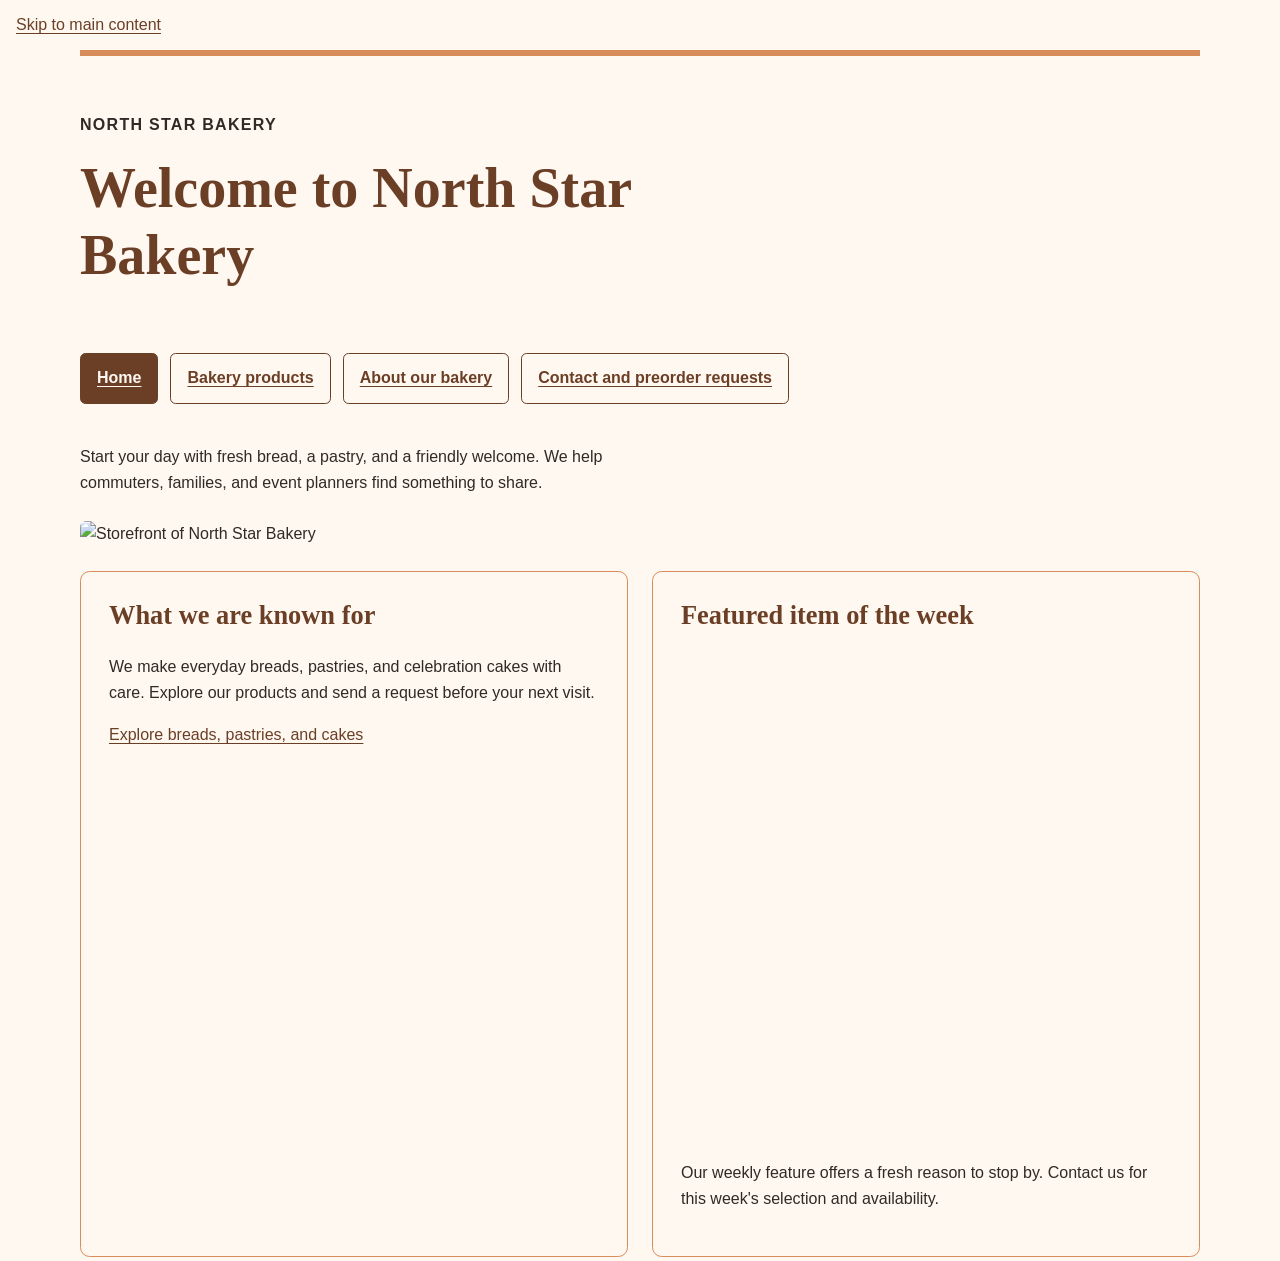
==== index.html @ fcb463dc "Add files via upload" ====
<!DOCTYPE html>
<html lang="en">
<head>
  <meta charset="UTF-8">
  <meta name="viewport" content="width=device-width, initial-scale=1.0">
  <title>Home | North Star Bakery</title>
  <link rel="stylesheet" href="styles.css">
  <script src="script.js" defer></script>
</head>
<body>
  <a class="skip-link" href="#main-content">Skip to main content</a>
  <header>
    <p>North Star Bakery</p>
    <h1>Welcome to North Star Bakery</h1>
  </header>
  <nav aria-label="Main navigation">
    <ul>
      <li><a href="index.html" aria-current="page">Home</a></li>
      <li><a href="products.html">Bakery products</a></li>
      <li><a href="about.html">About our bakery</a></li>
      <li><a href="contact.html">Contact and preorder requests</a></li>
    </ul>
  </nav>
  <main id="main-content">
    <p>Start your day with fresh bread, a pastry, and a friendly welcome.
      We help commuters, families, and event planners find something to share.</p>
    <img src="media/bakery-storefront.jpg"
      alt="Storefront of North Star Bakery" width="600">
    <section>
      <h2>What we are known for</h2>
      <p>We make everyday breads, pastries, and celebration cakes with care.
        Explore our products and send a request before your next visit.</p>
      <a href="products.html">Explore breads, pastries, and cakes</a>
    </section>
    <section>
      <h2>Featured item of the week</h2>
      <picture>
        <source media="(min-width: 800px)"
          srcset="media/bakery-feature-large.jpg">
        <img src="media/bakery-feature-small.jpg"
          alt="Featured bakery item of the week" width="600">
      </picture>
      <p>Our weekly feature offers a fresh reason to stop by.
        Contact us for this week's selection and availability.</p>
    </section>
    <section>
      <h2>Plan your visit</h2>
      <p>Sample location: 100 Main Street, Neighborhood Center.</p>
      <p>Sample hours: Tuesday–Saturday, 7 a.m.–3 p.m.;
        Sunday, 8 a.m.–noon; closed Monday.</p>
      <a href="contact.html">Ask about pickup or visiting the bakery</a>
    </section>
  </main>
  <footer>
    <p>North Star Bakery — Handmade for our neighborhood.</p>
    <p>This student project uses sample business details.</p>
  </footer>
</body>
</html>
---- styles.css ----
/* Mobile first: one shared stylesheet for the four bakery pages. */
:root {
  --cream: #fff8f0;
  --brown: #6b3e26;
  --peach: #d88c5a;
  --charcoal: #2f2a26;
}
* { box-sizing: border-box; }
body {
  margin: 0;
  background: var(--cream);
  color: var(--charcoal);
  font-family: Arial, sans-serif;
  font-size: 1rem;
  line-height: 1.65;
}
a { color: var(--brown); text-underline-offset: .2em; }
a:hover { text-decoration-thickness: .18em; }
a:focus-visible, input:focus-visible, select:focus-visible,
textarea:focus-visible, button:focus-visible {
  outline: 3px solid var(--brown);
  outline-offset: 4px;
}
.skip-link { display: inline-block; margin: .75rem 1rem; }
header, nav, main, footer {
  width: min(100% - 2rem, 70rem);
  margin-inline: auto;
}
header { padding-block: 1.5rem; border-top: 6px solid var(--peach); }
header p { font-weight: bold; letter-spacing: .08em; text-transform: uppercase; }
h1, h2, h3 { font-family: Georgia, serif; line-height: 1.2; color: var(--brown); }
h1 { font-size: 2.25rem; max-width: 22ch; margin: .5rem 0; }
h2 { font-size: 1.65rem; margin-top: 0; }
h3 { font-size: 1.2rem; }
p { max-width: 65ch; }
nav ul { display: flex; flex-direction: column; gap: .5rem; padding: 0; list-style: none; }
nav a {
  display: block;
  padding: .7rem 1rem;
  border: 1px solid var(--brown);
  border-radius: .35rem;
  font-weight: bold;
}
nav a[aria-current="page"] { color: var(--cream); background: var(--brown); }
main { display: flex; flex-direction: column; gap: 1.25rem; padding-block: 1.5rem 3rem; }
main > p { margin: 0; }
section { padding: 1.25rem; border: 1px solid var(--peach); border-radius: .6rem; min-width: 0; }
img { display: block; max-width: 100%; height: auto; border-radius: .4rem; }
picture { display: block; }
figure { margin: 1.5rem 0 0; }
figcaption { font-size: .95rem; margin-top: .6rem; }
audio, video { width: 100%; max-width: 36rem; }
form { max-width: 38rem; }
fieldset { min-width: 0; margin: 1rem 0; padding: 1rem; border: 1px solid var(--brown); }
legend, label { font-weight: bold; }
label { display: block; margin-bottom: .35rem; }
input, select, textarea, button { font: inherit; }
input, select, textarea {
  display: block; width: 100%; padding: .75rem;
  border: 1px solid var(--brown); border-radius: .25rem;
  background: var(--cream); color: var(--charcoal);
}
textarea { resize: vertical; }
button { background: var(--brown); color: var(--cream); border: 0; border-radius: .35rem; padding: .85rem 1.25rem; cursor: pointer; }
footer { border-top: 2px solid var(--peach); padding-block: 1.5rem; font-size: .95rem; }
/* Wider screens: wrap the menu and arrange content sections side by side. */
@media (min-width: 48rem) {
  header { padding-block: 2.5rem; }
  h1 { font-size: 3.5rem; }
  nav ul { flex-direction: row; flex-wrap: wrap; gap: .75rem; }
  main { flex-direction: row; flex-wrap: wrap; gap: 1.5rem; }
  main > p, main > img { flex-basis: 100%; }
  main > section { flex: 1 1 calc(50% - 1.5rem); }
  section { padding: 1.75rem; }
  .contact-page main > section:first-of-type { flex: 1 1 30%; }
  .contact-page main > section:last-of-type { flex: 2 1 60%; }
}

#favorite-products { display:flex; flex-wrap:wrap; gap:.75rem; list-style:none; padding:0; }
.field-error { display:block; color:var(--brown); font-weight:bold; margin-top:.35rem; }
[aria-invalid="true"] { border:2px solid var(--brown); }
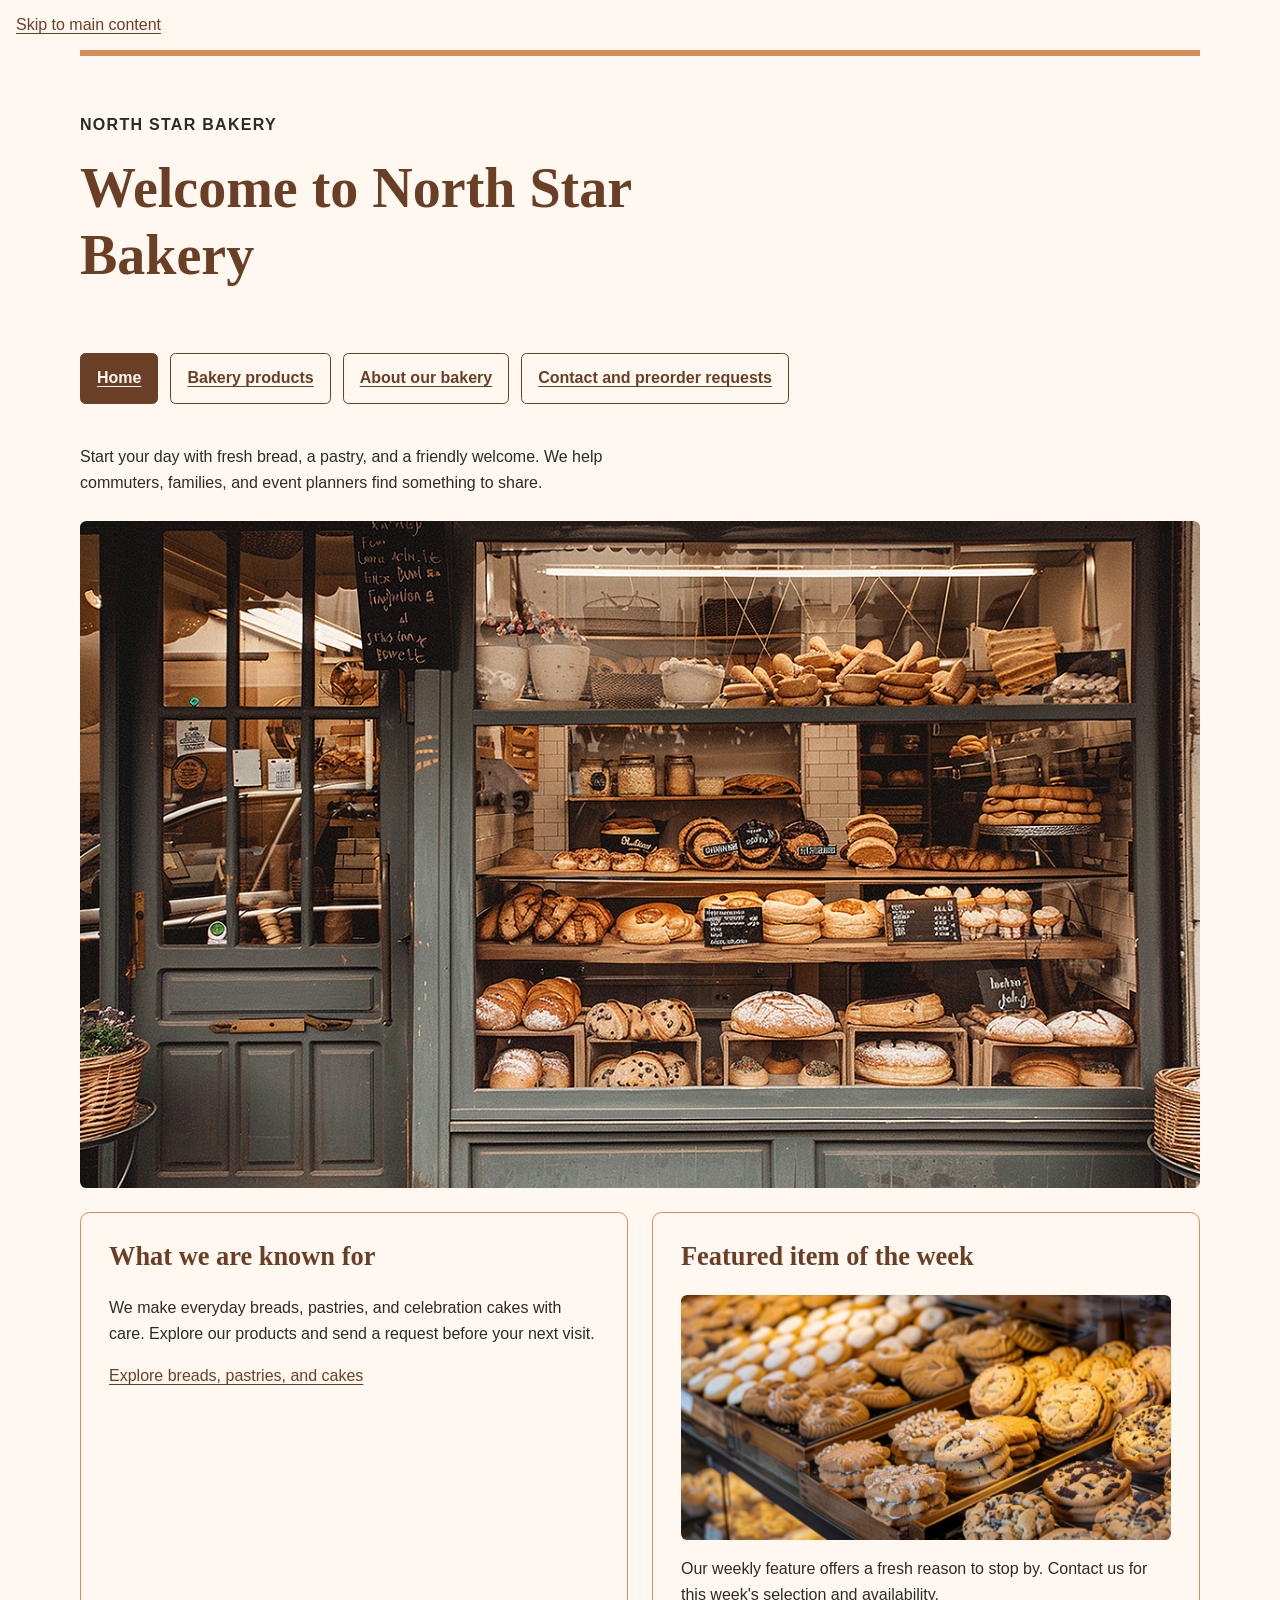
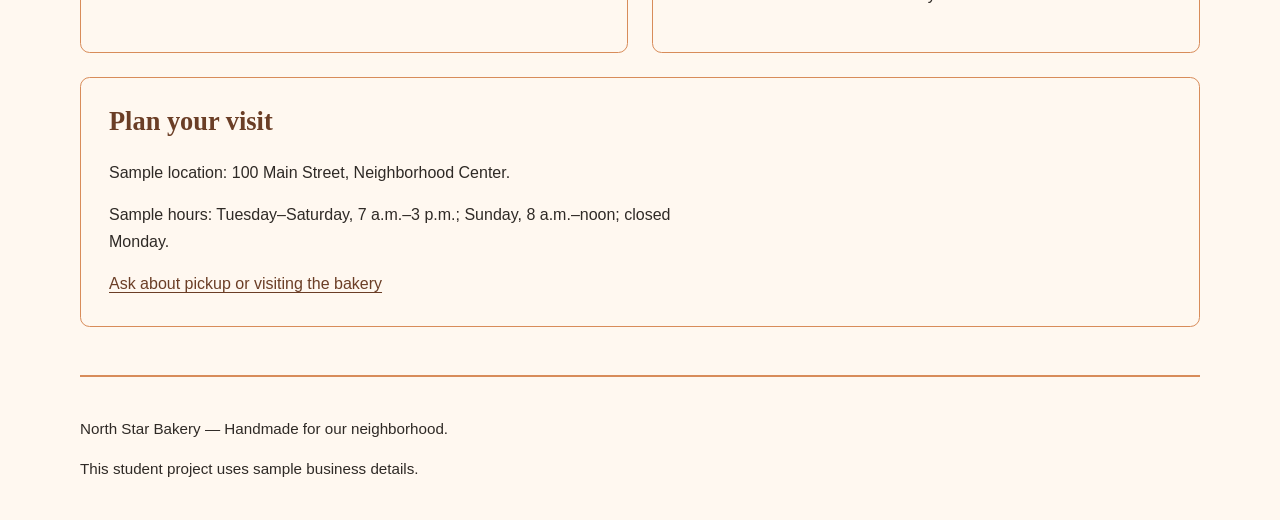
==== commit bb2e8034: "Add files via upload" ====
--- a/index.html
+++ b/index.html
@@ -24,7 +24,7 @@
   <main id="main-content">
     <p>Start your day with fresh bread, a pastry, and a friendly welcome.
       We help commuters, families, and event planners find something to share.</p>
-    <img src="media/bakery-storefront.jpg"
+    <img src="bakery-storefront_c.png"
       alt="Storefront of North Star Bakery" width="600">
     <section>
       <h2>What we are known for</h2>
@@ -36,8 +36,8 @@
       <h2>Featured item of the week</h2>
       <picture>
         <source media="(min-width: 800px)"
-          srcset="media/bakery-feature-large.jpg">
-        <img src="media/bakery-feature-small.jpg"
+          srcset="bakery-feature-large_c.png">
+        <img src="bakery-feature-small_c.png"
           alt="Featured bakery item of the week" width="600">
       </picture>
       <p>Our weekly feature offers a fresh reason to stop by.
